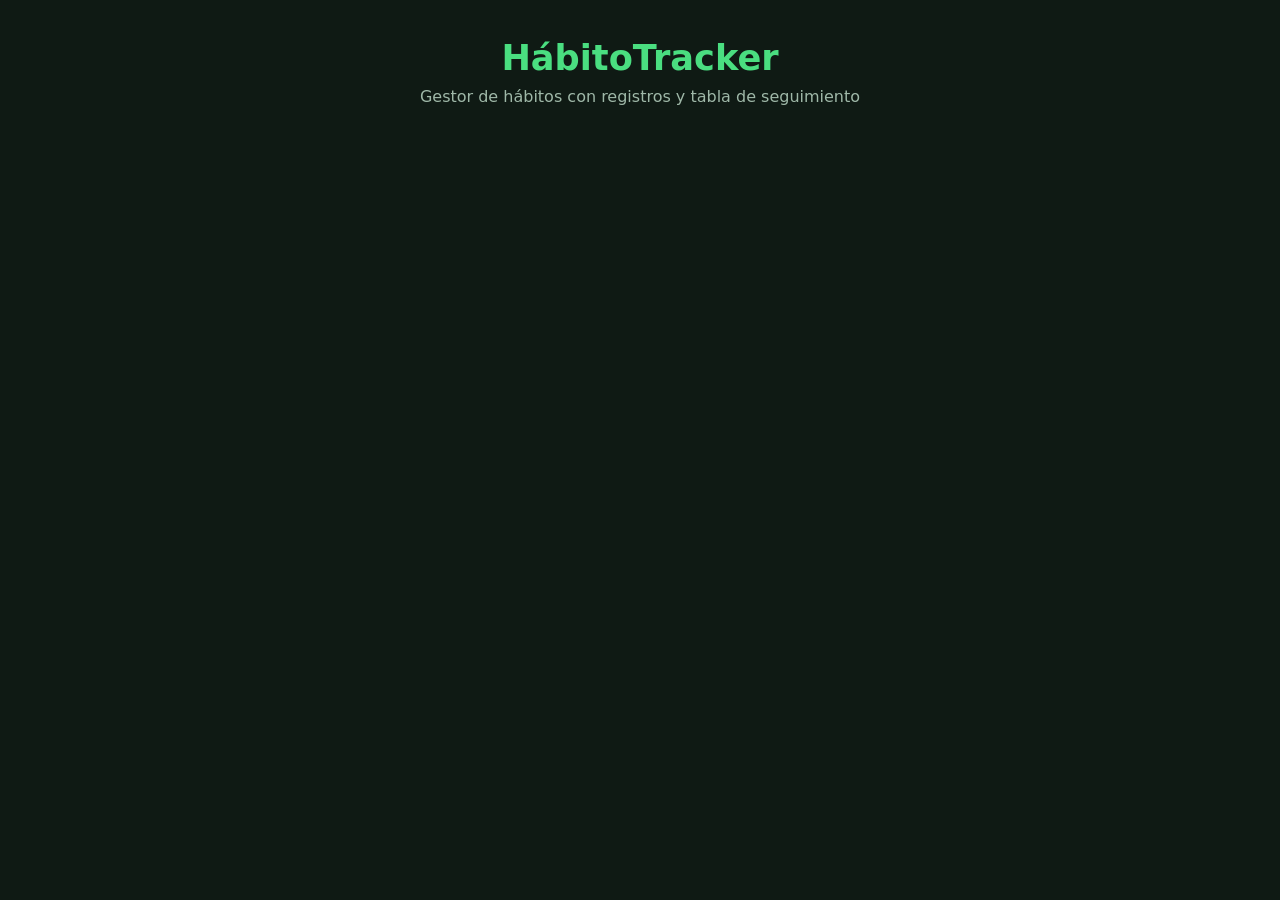
==== index.html @ adb63085 "Proyecto base listo" ====
<!DOCTYPE html>
<html lang="es">
<head>
  <meta charset="UTF-8">
  <meta name="viewport" content="width=device-width, initial-scale=1.0">
  <title>HábitoTracker</title>
  <link rel="stylesheet" href="estilos.css">
</head>
<body>

  <header class="cabecera">
    <h1>HábitoTracker</h1>
    <p class="subtitulo">Gestor de hábitos con registros y tabla de seguimiento</p>
  </header>

  <main class="contenido">
  </main>

  <script src="app.js"></script>
</body>
</html>
---- estilos.css ----
/* =============================================================
   HábitoTracker · estilos
   ============================================================= */

* {
  box-sizing: border-box;
  margin: 0;
  padding: 0;
}

:root {
  --fondo: #0f1a14;
  --tarjeta: #17261d;
  --borde: #2a4234;
  --texto: #e6f2ea;
  --suave: #9fb8a8;
  --acento: #4ade80;
  --acento-oscuro: #22a35a;
  --error: #f87171;
}

body {
  font-family: "Segoe UI", system-ui, sans-serif;
  background: var(--fondo);
  color: var(--texto);
  min-height: 100vh;
  line-height: 1.5;
}

.cabecera {
  text-align: center;
  padding: 32px 16px 16px;
}

.cabecera h1 {
  font-size: 2.2rem;
  color: var(--acento);
}

.subtitulo {
  color: var(--suave);
}

.contenido {
  max-width: 960px;
  margin: 0 auto;
  padding: 16px;
  display: grid;
  gap: 16px;
}
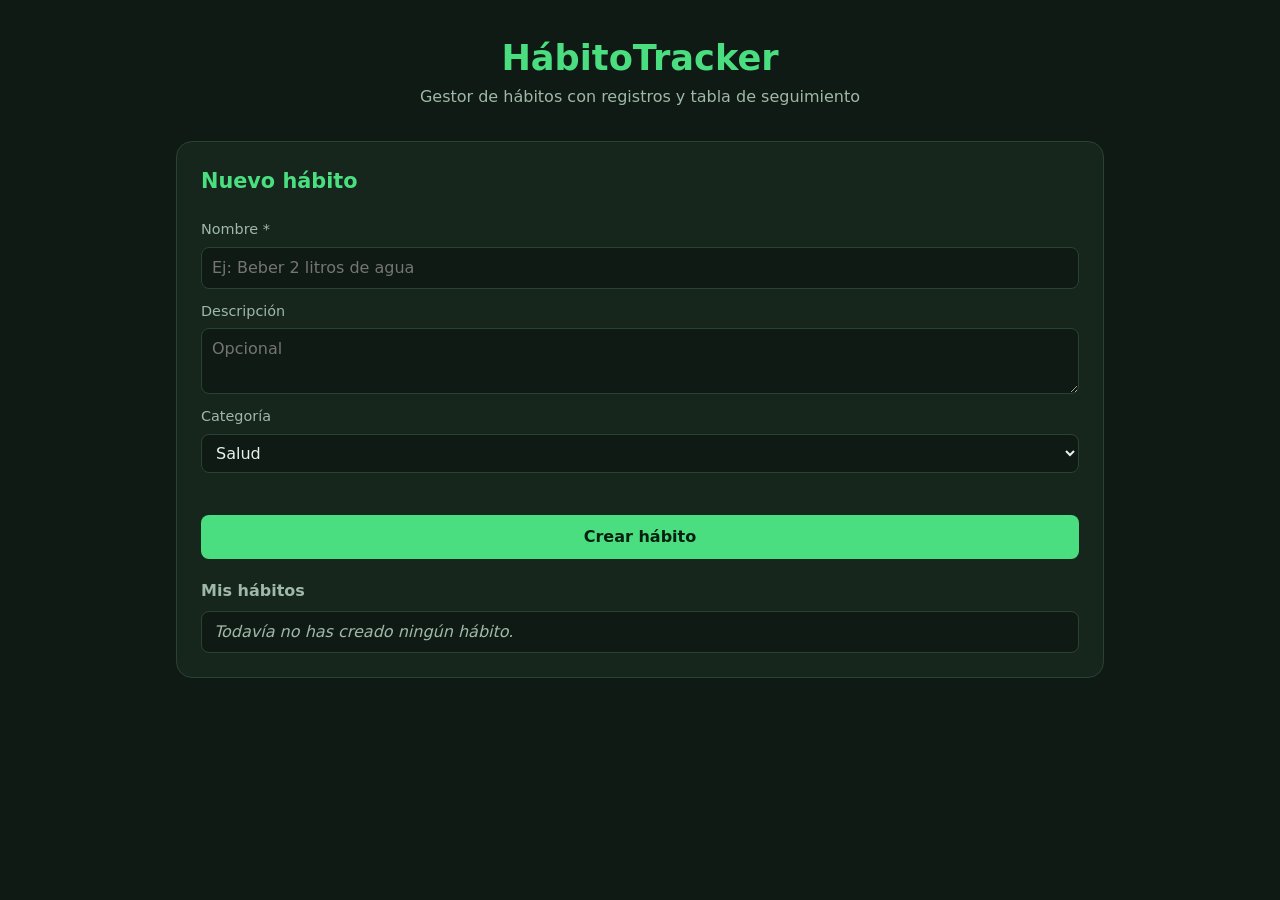
==== commit 3b8439c0: "Fase 2: formulario de creación de hábitos" ====
--- a/index.html
+++ b/index.html
@@ -14,6 +14,34 @@
   </header>
 
   <main class="contenido">
+
+    <!-- FORMULARIO A · Crear hábitos -->
+    <section class="tarjeta">
+      <h2>Nuevo hábito</h2>
+      <form id="formHabito" novalidate>
+        <label for="habNombre">Nombre *</label>
+        <input type="text" id="habNombre" maxlength="40" placeholder="Ej: Beber 2 litros de agua">
+
+        <label for="habDescripcion">Descripción</label>
+        <textarea id="habDescripcion" rows="2" maxlength="120" placeholder="Opcional"></textarea>
+
+        <label for="habCategoria">Categoría</label>
+        <select id="habCategoria">
+          <option value="Salud">Salud</option>
+          <option value="Estudio">Estudio</option>
+          <option value="Ocio">Ocio</option>
+          <option value="Deporte">Deporte</option>
+          <option value="Trabajo">Trabajo</option>
+        </select>
+
+        <p class="error" id="errorHabito"></p>
+        <button type="submit" class="boton">Crear hábito</button>
+      </form>
+
+      <h3>Mis hábitos</h3>
+      <ul id="listaHabitos" class="lista"></ul>
+    </section>
+
   </main>
 
   <script src="app.js"></script>
--- a/estilos.css
+++ b/estilos.css
@@ -48,3 +48,109 @@
   display: grid;
   gap: 16px;
 }
+
+/* ---------- Tarjetas y formularios ---------- */
+.tarjeta {
+  background: var(--tarjeta);
+  border: 1px solid var(--borde);
+  border-radius: 16px;
+  padding: 24px;
+}
+
+.tarjeta h2 {
+  color: var(--acento);
+  margin-bottom: 16px;
+  font-size: 1.3rem;
+}
+
+.tarjeta h3 {
+  margin: 20px 0 8px;
+  font-size: 1rem;
+  color: var(--suave);
+}
+
+form {
+  display: flex;
+  flex-direction: column;
+  gap: 6px;
+}
+
+label {
+  font-size: 0.9rem;
+  color: var(--suave);
+  margin-top: 6px;
+}
+
+input,
+textarea,
+select {
+  font: inherit;
+  background: var(--fondo);
+  color: var(--texto);
+  border: 1px solid var(--borde);
+  border-radius: 8px;
+  padding: 8px 10px;
+  width: 100%;
+}
+
+input:focus,
+textarea:focus,
+select:focus {
+  outline: 2px solid var(--acento);
+  border-color: transparent;
+}
+
+.boton {
+  font: inherit;
+  font-weight: 600;
+  background: var(--acento);
+  color: #06210f;
+  border: none;
+  border-radius: 8px;
+  padding: 10px 16px;
+  margin-top: 10px;
+  cursor: pointer;
+}
+
+.boton:hover {
+  background: var(--acento-oscuro);
+}
+
+.error {
+  color: var(--error);
+  min-height: 1.4em;
+  font-size: 0.9rem;
+}
+
+/* ---------- Lista de hábitos ---------- */
+.lista {
+  list-style: none;
+  display: grid;
+  gap: 6px;
+}
+
+.lista li {
+  background: var(--fondo);
+  border: 1px solid var(--borde);
+  border-radius: 8px;
+  padding: 8px 12px;
+}
+
+.lista .categoria {
+  font-size: 0.75rem;
+  background: var(--borde);
+  border-radius: 999px;
+  padding: 2px 8px;
+  margin-left: 6px;
+}
+
+.lista .descripcion {
+  display: block;
+  color: var(--suave);
+  font-size: 0.85rem;
+}
+
+.vacio {
+  color: var(--suave);
+  font-style: italic;
+}
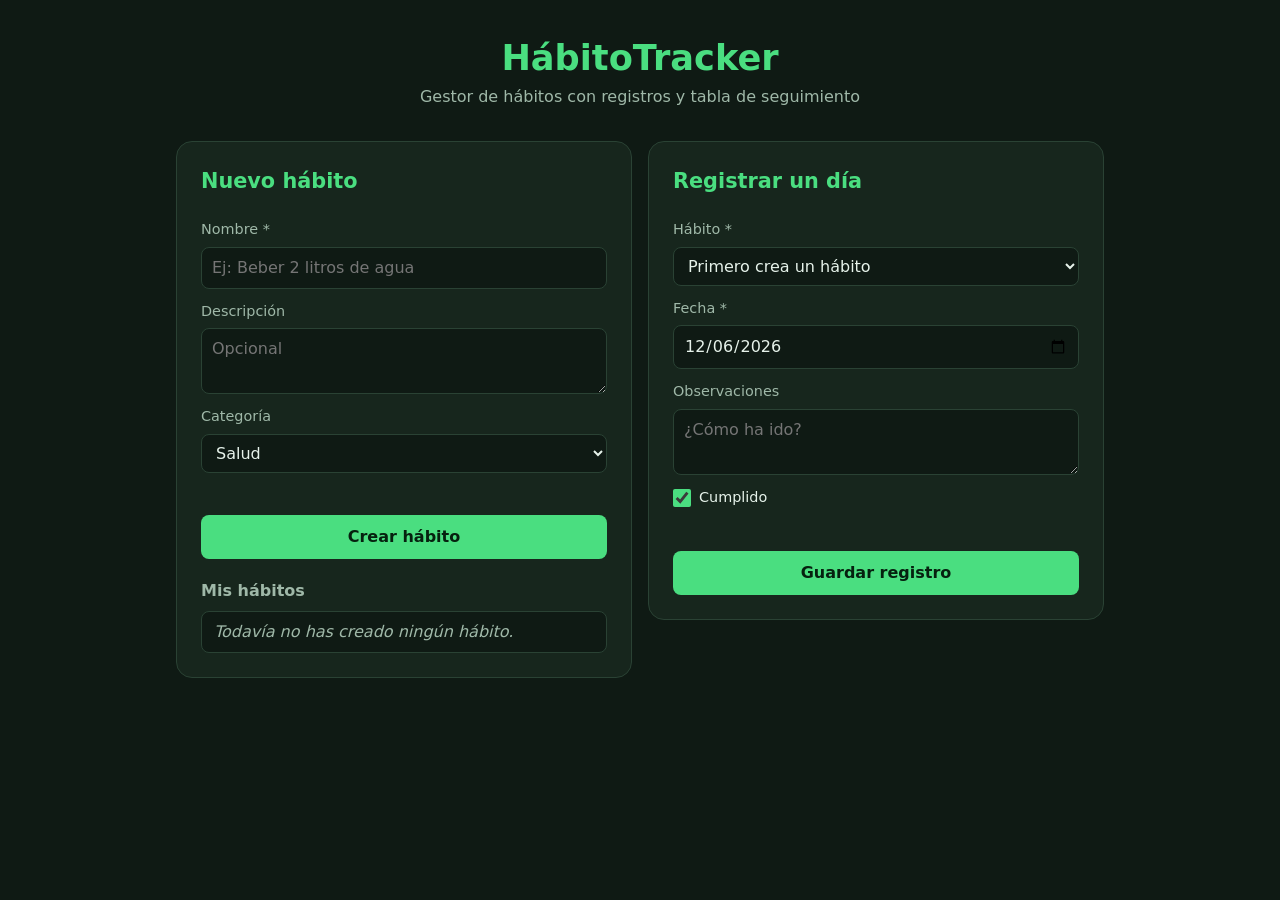
==== commit 464b20ca: "Fase 3: formulario de registro de días" ====
--- a/index.html
+++ b/index.html
@@ -42,6 +42,31 @@
       <ul id="listaHabitos" class="lista"></ul>
     </section>
 
+    <!-- FORMULARIO B · Registrar días -->
+    <section class="tarjeta">
+      <h2>Registrar un día</h2>
+      <form id="formRegistro" novalidate>
+        <label for="regHabito">Hábito *</label>
+        <select id="regHabito">
+          <!-- Las opciones se generan por código desde el array habitos -->
+        </select>
+
+        <label for="regFecha">Fecha *</label>
+        <input type="date" id="regFecha">
+
+        <label for="regObservaciones">Observaciones</label>
+        <textarea id="regObservaciones" rows="2" maxlength="120" placeholder="¿Cómo ha ido?"></textarea>
+
+        <label class="casilla">
+          <input type="checkbox" id="regCumplido" checked>
+          Cumplido
+        </label>
+
+        <p class="error" id="errorRegistro"></p>
+        <button type="submit" class="boton">Guardar registro</button>
+      </form>
+    </section>
+
   </main>
 
   <script src="app.js"></script>
--- a/estilos.css
+++ b/estilos.css
@@ -154,3 +154,26 @@
   color: var(--suave);
   font-style: italic;
 }
+
+/* ---------- Formulario de registro ---------- */
+.casilla {
+  display: flex;
+  align-items: center;
+  gap: 8px;
+  color: var(--texto);
+  cursor: pointer;
+}
+
+.casilla input {
+  width: 18px;
+  height: 18px;
+  accent-color: var(--acento);
+}
+
+/* Dos columnas en pantallas anchas */
+@media (min-width: 760px) {
+  .contenido {
+    grid-template-columns: 1fr 1fr;
+    align-items: start;
+  }
+}
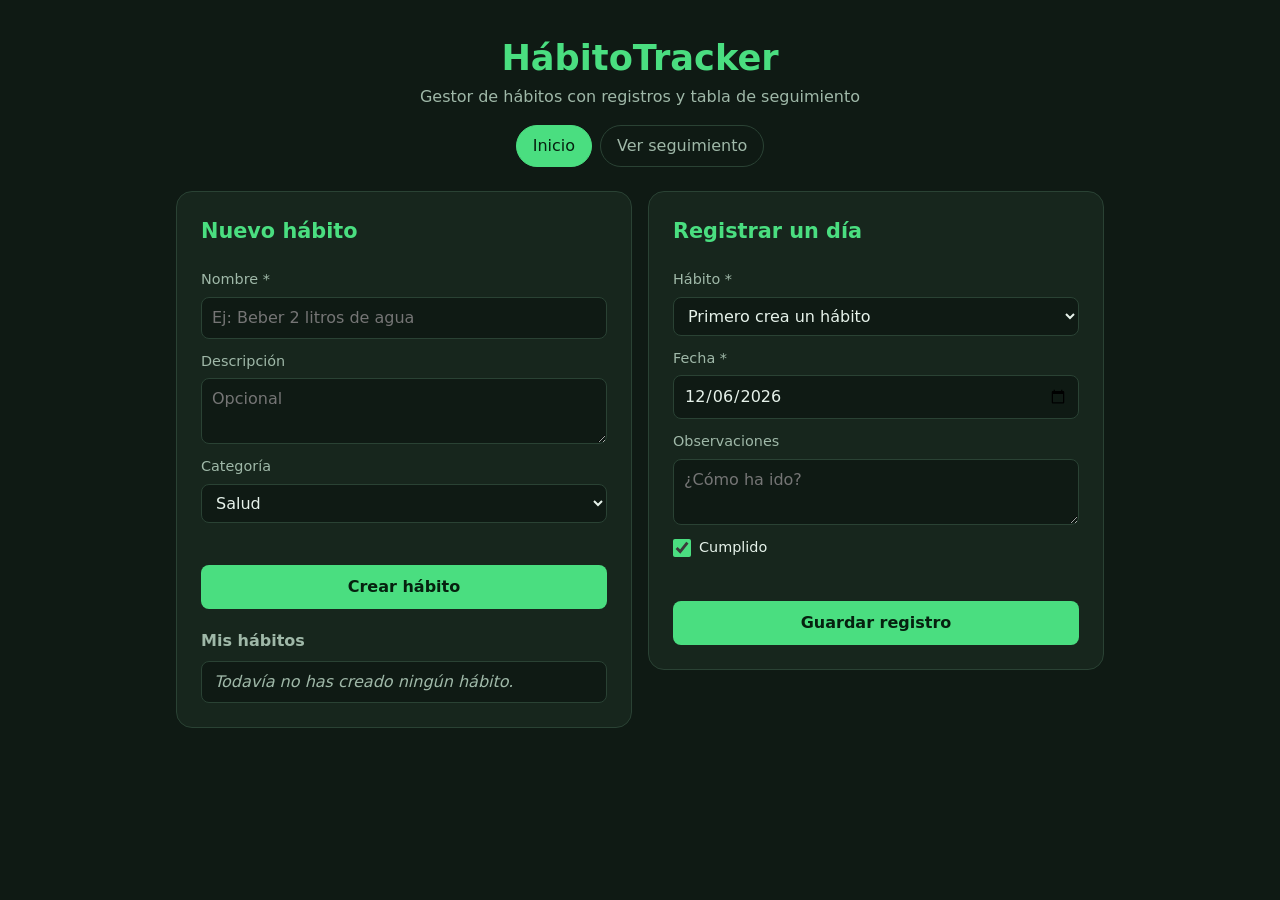
==== commit a06812c8: "Fase 4: menú y modal con la tabla" ====
--- a/index.html
+++ b/index.html
@@ -12,6 +12,12 @@
     <h1>HábitoTracker</h1>
     <p class="subtitulo">Gestor de hábitos con registros y tabla de seguimiento</p>
   </header>
+
+  <!-- MENÚ DE NAVEGACIÓN -->
+  <nav id="menu">
+    <a href="#" id="enlaceInicio" class="activo">Inicio</a>
+    <a href="#" id="enlaceSeguimiento">Ver seguimiento</a>
+  </nav>
 
   <main class="contenido">
 
@@ -69,6 +75,32 @@
 
   </main>
 
+  <!-- MODAL · Ventana flotante con la tabla de seguimiento -->
+  <div id="modal" class="modal oculto">
+    <div class="modal-caja" role="dialog" aria-modal="true" aria-labelledby="tituloModal">
+      <div class="modal-cabecera">
+        <h2 id="tituloModal">Seguimiento</h2>
+        <button type="button" id="cerrarModal" class="cerrar" aria-label="Cerrar">✕</button>
+      </div>
+
+      <div class="tabla-scroll">
+        <table class="tabla">
+          <thead>
+            <tr>
+              <th>Hábito</th>
+              <th>Fecha</th>
+              <th>Observaciones</th>
+              <th>Estado</th>
+            </tr>
+          </thead>
+          <tbody id="cuerpoTabla"></tbody>
+        </table>
+      </div>
+
+      <p id="resumenTabla" class="resumen"></p>
+    </div>
+  </div>
+
   <script src="app.js"></script>
 </body>
 </html>
--- a/estilos.css
+++ b/estilos.css
@@ -177,3 +177,124 @@
     align-items: start;
   }
 }
+
+/* ---------- Menú ---------- */
+#menu {
+  display: flex;
+  justify-content: center;
+  gap: 8px;
+  padding: 0 16px 8px;
+}
+
+#menu a {
+  color: var(--suave);
+  text-decoration: none;
+  padding: 8px 16px;
+  border-radius: 999px;
+  border: 1px solid var(--borde);
+}
+
+#menu a:hover,
+#menu a.activo {
+  color: #06210f;
+  background: var(--acento);
+  border-color: var(--acento);
+}
+
+/* ---------- Modal ---------- */
+/* Capa exterior: ocupa toda la pantalla y oscurece el fondo */
+.modal {
+  position: fixed;
+  inset: 0;
+  background: rgba(0, 0, 0, 0.6);
+  display: flex;
+  align-items: center;
+  justify-content: center;
+  padding: 16px;
+  z-index: 100;
+}
+
+/* Clase que oculta el modal */
+.oculto {
+  display: none;
+}
+
+/* Caja interior: pequeña y centrada */
+.modal-caja {
+  background: var(--tarjeta);
+  border: 1px solid var(--borde);
+  border-radius: 16px;
+  padding: 20px;
+  width: 100%;
+  max-width: 720px;
+  max-height: 85vh;
+  display: flex;
+  flex-direction: column;
+  gap: 12px;
+}
+
+.modal-cabecera {
+  display: flex;
+  justify-content: space-between;
+  align-items: center;
+}
+
+.modal-cabecera h2 {
+  color: var(--acento);
+  font-size: 1.3rem;
+}
+
+.cerrar {
+  background: none;
+  border: 1px solid var(--borde);
+  color: var(--texto);
+  border-radius: 8px;
+  width: 36px;
+  height: 36px;
+  font-size: 1.1rem;
+  cursor: pointer;
+}
+
+.cerrar:hover {
+  background: var(--borde);
+}
+
+/* ---------- Tabla ---------- */
+.tabla-scroll {
+  overflow: auto;
+}
+
+.tabla {
+  width: 100%;
+  border-collapse: collapse;
+  font-size: 0.9rem;
+}
+
+.tabla th,
+.tabla td {
+  text-align: left;
+  padding: 8px 10px;
+  border-bottom: 1px solid var(--borde);
+}
+
+.tabla th {
+  color: var(--suave);
+  font-weight: 600;
+  position: sticky;
+  top: 0;
+  background: var(--tarjeta);
+}
+
+.ok {
+  color: var(--acento);
+  font-weight: 700;
+}
+
+.ko {
+  color: var(--error);
+  font-weight: 700;
+}
+
+.resumen {
+  color: var(--suave);
+}
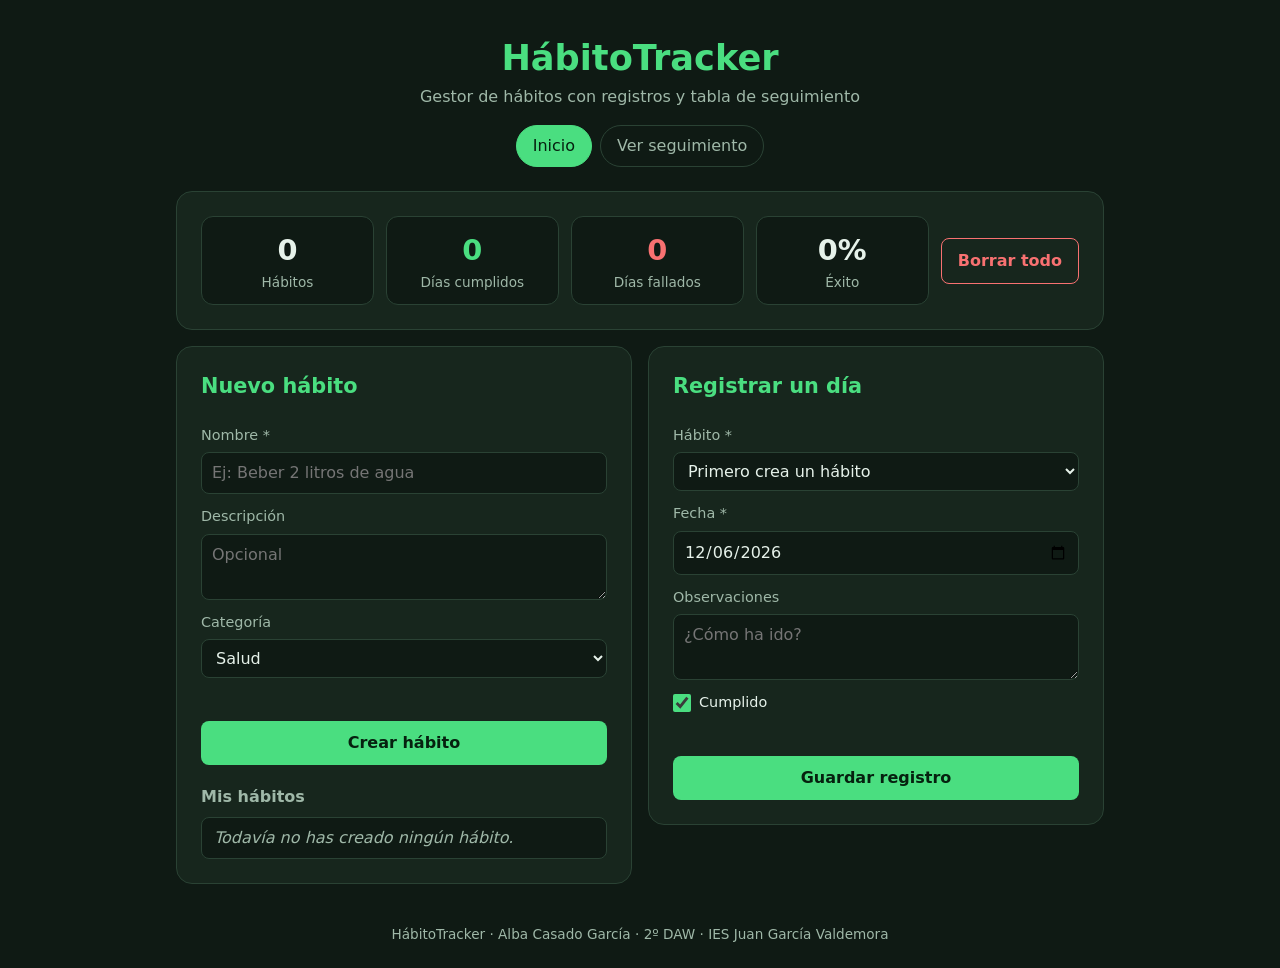
==== commit 7bd36ecc: "Fase 6: estadísticas, pulido y publicación" ====
--- a/index.html
+++ b/index.html
@@ -20,6 +20,27 @@
   </nav>
 
   <main class="contenido">
+
+    <!-- PANEL DE ESTADÍSTICAS -->
+    <section class="tarjeta estadisticas" aria-label="Estadísticas">
+      <div class="dato">
+        <span class="numero" id="totalHabitos">0</span>
+        <span class="etiqueta">Hábitos</span>
+      </div>
+      <div class="dato">
+        <span class="numero ok" id="totalCumplidos">0</span>
+        <span class="etiqueta">Días cumplidos</span>
+      </div>
+      <div class="dato">
+        <span class="numero ko" id="totalFallados">0</span>
+        <span class="etiqueta">Días fallados</span>
+      </div>
+      <div class="dato">
+        <span class="numero" id="porcentaje">0%</span>
+        <span class="etiqueta">Éxito</span>
+      </div>
+      <button type="button" id="borrarTodo" class="boton boton-peligro">Borrar todo</button>
+    </section>
 
     <!-- FORMULARIO A · Crear hábitos -->
     <section class="tarjeta">
@@ -75,6 +96,8 @@
 
   </main>
 
+  <footer>HábitoTracker · Alba Casado García · 2º DAW · IES Juan García Valdemora</footer>
+
   <!-- MODAL · Ventana flotante con la tabla de seguimiento -->
   <div id="modal" class="modal oculto">
     <div class="modal-caja" role="dialog" aria-modal="true" aria-labelledby="tituloModal">
@@ -91,13 +114,17 @@
               <th>Fecha</th>
               <th>Observaciones</th>
               <th>Estado</th>
+              <th>Acción</th>
             </tr>
           </thead>
           <tbody id="cuerpoTabla"></tbody>
         </table>
       </div>
 
-      <p id="resumenTabla" class="resumen"></p>
+      <div class="modal-pie">
+        <p id="resumenTabla" class="resumen"></p>
+        <button type="button" id="abrirVentana" class="boton boton-secundario">Abrir en otra ventana</button>
+      </div>
     </div>
   </div>
 
--- a/estilos.css
+++ b/estilos.css
@@ -298,3 +298,115 @@
 .resumen {
   color: var(--suave);
 }
+
+/* ---------- Botón Cambiar y pie del modal ---------- */
+.boton-cambiar {
+  font: inherit;
+  font-size: 0.85rem;
+  background: transparent;
+  color: var(--texto);
+  border: 1px solid var(--borde);
+  border-radius: 6px;
+  padding: 4px 10px;
+  cursor: pointer;
+}
+
+.boton-cambiar:hover {
+  border-color: var(--acento);
+  color: var(--acento);
+}
+
+.modal-pie {
+  display: flex;
+  flex-wrap: wrap;
+  justify-content: space-between;
+  align-items: center;
+  gap: 8px;
+}
+
+.boton-secundario {
+  background: transparent;
+  color: var(--acento);
+  border: 1px solid var(--acento);
+  margin-top: 0;
+}
+
+.boton-secundario:hover {
+  background: var(--acento);
+  color: #06210f;
+}
+
+/* ---------- Página de la segunda ventana ---------- */
+.pagina-seguimiento {
+  padding: 0 16px;
+}
+
+.pagina-seguimiento .modal-caja {
+  margin: 24px auto;
+  max-height: none;
+}
+
+.aviso {
+  color: var(--error);
+  text-align: center;
+  padding: 24px;
+}
+
+/* ---------- Panel de estadísticas ---------- */
+.estadisticas {
+  display: grid;
+  grid-template-columns: repeat(2, 1fr);
+  gap: 12px;
+  text-align: center;
+}
+
+.dato {
+  background: var(--fondo);
+  border: 1px solid var(--borde);
+  border-radius: 12px;
+  padding: 12px;
+  display: flex;
+  flex-direction: column;
+}
+
+.numero {
+  font-size: 1.8rem;
+  font-weight: 700;
+}
+
+.etiqueta {
+  color: var(--suave);
+  font-size: 0.85rem;
+}
+
+.boton-peligro {
+  grid-column: 1 / -1;
+  background: transparent;
+  color: var(--error);
+  border: 1px solid var(--error);
+}
+
+.boton-peligro:hover {
+  background: var(--error);
+  color: #2a0a0a;
+}
+
+@media (min-width: 760px) {
+  .estadisticas {
+    grid-column: 1 / -1;
+    grid-template-columns: repeat(4, 1fr) auto;
+    align-items: center;
+  }
+
+  .boton-peligro {
+    grid-column: auto;
+    margin-top: 0;
+  }
+}
+
+footer {
+  text-align: center;
+  color: var(--suave);
+  font-size: 0.85rem;
+  padding: 24px 16px;
+}
